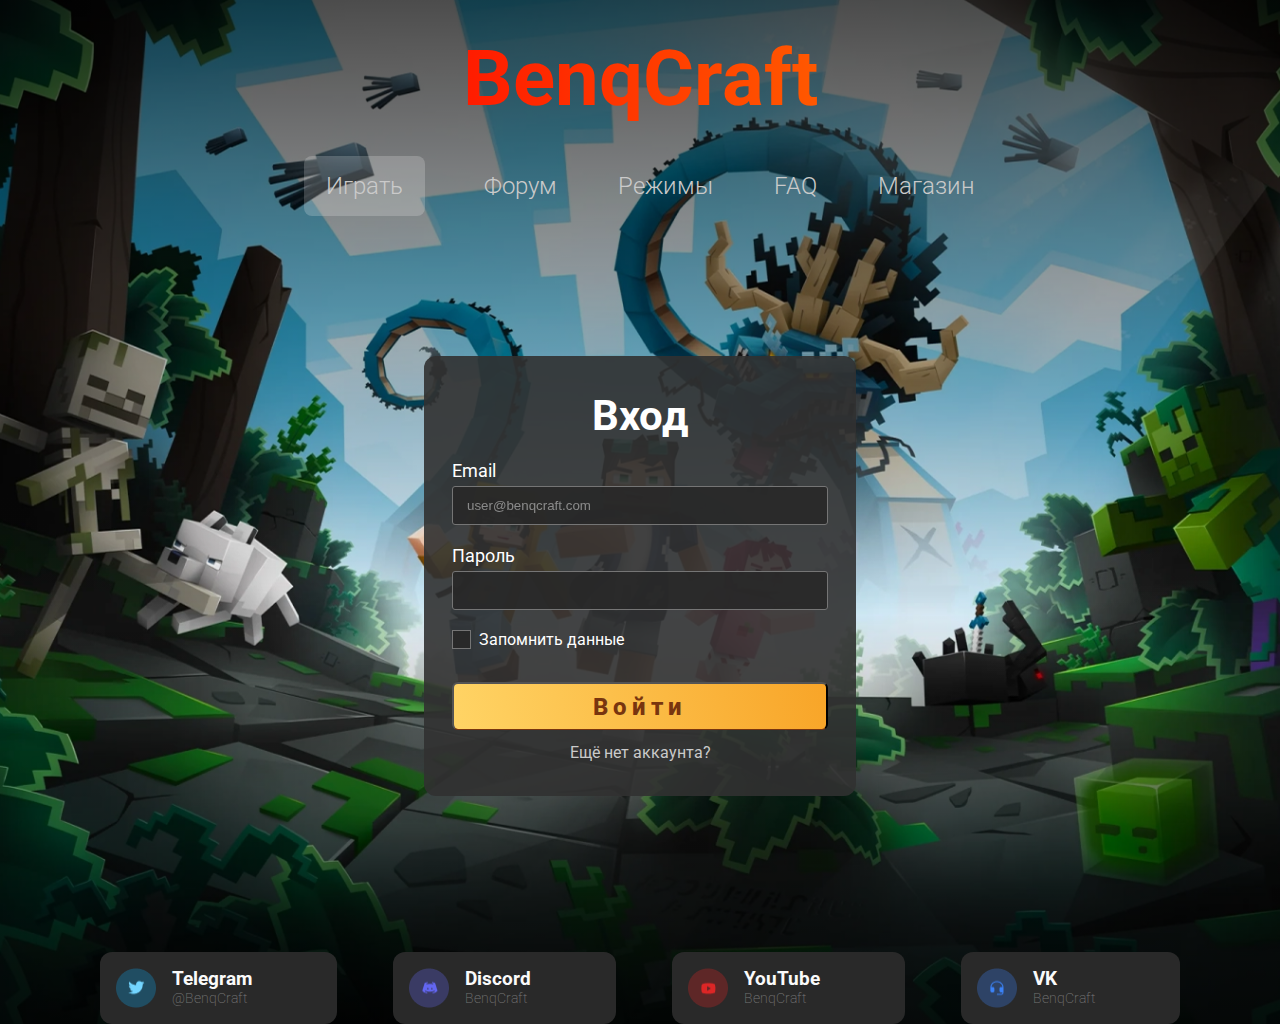
==== index.html @ 338e1ecb "Upd: Cоздана главная секция" ====
<!DOCTYPE html>
<html lang="ru">

<head>
  <meta charset="UTF-8">
  <meta name="viewport" content="width=device-width, initial-scale=1.0">
  <title>BenqCraft</title>
  <link rel="stylesheet" href="./css/style.css">
  <link rel="preconnect" href="https://fonts.googleapis.com">
  <link rel="preconnect" href="https://fonts.gstatic.com" crossorigin>
  <link
    href="https://fonts.googleapis.com/css2?family=Comfortaa:wght@300..700&family=Roboto:ital,wght@0,100..900;1,100..900&display=swap"
    rel="stylesheet">
  <link rel="preconnect" href="https://fonts.googleapis.com">
  <link rel="preconnect" href="https://fonts.gstatic.com" crossorigin>
  <link
    href="https://fonts.googleapis.com/css2?family=Comfortaa:wght@300..700&family=Oswald:wght@200..700&family=Roboto:ital,wght@0,100..900;1,100..900&display=swap"
    rel="stylesheet">
</head>

<body class="page">
  <header class="header">
    <h1 class="logo__content">BenqCraft</h1>
    <ul class="header__menu">
      <li class="header__menu-list active_menu-item">
        <a href="/index.html" class="header__menu-item">Играть</a>
      </li>
      <li class="header__menu-list">
        <a href="#" class="header__menu-item">Форум</a>
      </li>
      <li class="header__menu-list">
        <a href="#" class="header__menu-item">Режимы</a>
      </li>
      <li class="header__menu-list">
        <a href="#" class="header__menu-item">FAQ</a>
      </li>
      <li class="header__menu-list">
        <a href="/shop.html" class="header__menu-item">Магазин</a>
      </li>
    </ul>
  </header>

  <section class="auth__container">
    <div class="auth__conainer-form">
      <h2 class="auth__content">Вход</h2>
      <form class="form">
        <label class="content-title" for="email">Email</label>
        <input class="content-form" id="email" name="email" type="email" required autocomplete
          placeholder="user@benqcraft.com">
        <label class="content-title" for="password">Пароль</label>
        <input class="content-form" id="password" name="password" type="password" autocomplete required>
        <label class="auth__container__label">
          <input type="checkbox" name="time" value="auth" class="auth__container__checkbox visually-hidden" />
          <span class="auth__container__pseudo-checkbox"></span>
          <span class="auth__container__label-text">Запомнить данные</span>
        </label>
        <button class="auth__container-button" type="submit">Войти</button>
      </form>
      <a class="auth__register" href="#">Ещё нет аккаунта?</a>
    </div>
  </section>
  <section class="card">
    <ul class="social__card">
      <li class="social__card-list">
        <a href="№" class="social__card-item">
          <div class="social__card__content">
            <img src="./images/Logo (1).png" alt="" class="social__card-icon">
            <div class="social__card-text">
              <h3>Telegram</h3>
              <p class="social__card-subtext">@BenqCraft</p>
            </div>
          </div>
        </a>
      </li>
      <li class="social__card-list">
        <a href="№" class="social__card-item">
          <div class="social__card__content">
            <img src="./images/Logo (2).png" alt="" class="social__card-icon">
            <div class="social__card-text">
              <h3>Discord</h3>
              <p class="social__card-subtext">BenqCraft</p>
            </div>
          </div>
        </a>
      </li>
      <li class="social__card-list">
        <a href="№" class="social__card-item">
          <div class="social__card__content">
            <img src="./images/Logo (3).png" alt="" class="social__card-icon">
            <div class="social__card-text">
              <h3>YouTube</h3>
              <p class="social__card-subtext">BenqCraft</p>
            </div>
          </div>
        </a>
      </li>
      <li class="social__card-list">
        <a href="№" class="social__card-item">
          <div class="social__card__content">
            <img src="./images/Logo (4).png" alt="" class="social__card-icon">
            <div class="social__card-text">
              <h3>VK</h3>
              <p class="social__card-subtext">BenqCraft</p>
            </div>
          </div>
        </a>
      </li>
    </ul>
  </section>
</body>

</html>
---- css/style.css ----
*,
*::before,
*::after {
  box-sizing: border-box;
}

html, body {
  width: 100vw;
  min-height: 100vh; /* Минимальная высота = высота экрана */
  overflow-y: auto; /* Вертикальный скролл только если нужно */
}



h1,
h2,
h3,
h4,
p,
ul,
ol,
li,
blockquote,
fieldset {
  margin: 0;
  padding: 0;
}

ul,
ol {
  list-style: none;
}


:root {
  --main-font: 'Roboto', sans-serif;
  --secondary-font: 'Oswald', sans-serif;
}

.visually-hidden {
  position: absolute;
  overflow: hidden;
  clip: rect(0 0 0 0);
  inline-size: 1px;
  block-size: 1px;
  clip-path: inset(50%);
  white-space: nowrap;
}

.page {
  display: flex;
  align-items: center;
  flex-direction: column;
  gap: 156px;
  margin: 0 auto;
  width: 100%;
  height: 100%;
  color: #fff;
  font-family: var(--main-font);
  background-image: url(../images/Background.png);
  background-size: cover;
  background-repeat: no-repeat;
  background-position: center;
  position: relative;
}

.page::after {
  content: "";
  position: absolute;
  top: 0;
  left: 0;
  width: 100%;
  height: 100%;
  background: linear-gradient(to bottom, rgba(0, 0, 0, 0.7) 0%, transparent 60%, transparent 0%, rgba(0, 0, 0, 0.7) 100%);
  z-index: -1;
}

.

@keyframes gradient-animation {
  0% { background-position: 0% 50%; }
  50% { background-position: 100% 50%; }
  100% { background-position: 0% 50%; }
}


.logo__content {
  font-family: var(--main-font);
  font-size: 78px;
  font-weight: 700;
  padding-bottom: 48px;
  z-index: 2;
  padding-top: 33px;
  text-align: center; background: linear-gradient(90deg, #ff0000, #ff7300, #ff00ff, #00ffff);
  background-size: 300% 300%;
  -webkit-background-clip: text;
  -webkit-text-fill-color: transparent;
  animation: gradient-animation 5s infinite linear;
}

.header__menu {
  display: flex;
  justify-content: space-between;
  gap: 57px;
  align-items: center;
}

.header__menu-item {
 color: #cacaca;
 text-decoration: none;
 font-size: 24px;
 font-weight: 300;
 border: 2px solid transparent;
}

.header__menu-list.active_menu-item .header__menu-item {
  background: rgba(255, 255, 255, 0.2);
  border-radius: 8px;
  padding: 14px 20px;
}

.auth__conainer-form {
  max-width: 432px;
  min-height: 440px;
  background-color: rgba(49, 49, 49, 0.9);
  border-radius: 12px;
  padding: 0 28px;
}


.form {
  display: flex;
  flex-direction: column;
}

.auth__content {
  text-align: center;
  font-size: 42px;
  padding-bottom: 20px;
  padding-top: 35px;
}

.content-title{
  font-size: 18px;
  padding-bottom: 5px;
}

.content-form {
  width: 376px;
  height: 39px;
  background-color: rgba(40, 40, 40, 0.9);
  margin-bottom: 20px;
  border: none;
  -webkit-appearance: none;
  -moz-appearance: none;
  appearance: none;
  border-radius: 3px;
  border: 1px solid #757575;
}

.content-form::placeholder {
  color: #cacaca;
  padding-left: 12px;
  opacity: 0.6;
}

.auth__container__label {
  display: flex;
  gap: 8px;
  padding-bottom: 33px;
}

.auth__container__pseudo-checkbox {
  display: flex;
  justify-content: center;
  align-items: center;
  border: 1px solid #757575;
  background-color: rgba(40, 40, 40, 0.9);
  inline-size: 19px;
  block-size: 19px;
}

.auth__container__checkbox:checked + .auth__container__pseudo-checkbox::after {
  content: '';
  background-color: #fff;
  min-inline-size: 15px;
  min-block-size: 15px;
}

.auth__container-button {
  max-width: 376px;
  min-height: 48px;
  font-family: var(--main-font);
  letter-spacing: 5px;
  text-align: center;
  color: #78350F;
  background: linear-gradient(80deg, #FFD465, #F8A528);
  font-size: 24px;
  font-weight: 800;
  border-bottom: 1px solid #78350F;
  border-radius: 6px;
}

.auth__register {
  display: block;
  color: #cacaca;
  text-align: center;
  margin: 0 auto;
  padding-top: 13px;
  text-decoration: none;
}

.social__card {
  display: flex;
  flex-wrap: wrap;
  gap: 56px;
}

.social__card-item {
  text-decoration: none;
  color: #fafafa;
}

.social__card__content {
  display: flex;
  gap: 16px;
  padding: 16px 85px 16px 16px;
  max-width: 238px;
  min-height: 32px;
  background-color: rgb(41, 41, 41);
  border-radius: 12px;
}

.social__card-icon {
  width: 40px;
  height: 40px;
}

.social__card-text {
  font-size: 16px;
  font-weight: 200;
}

.social__card-subtext {
  font-size: 14px;
  color: #757575
}
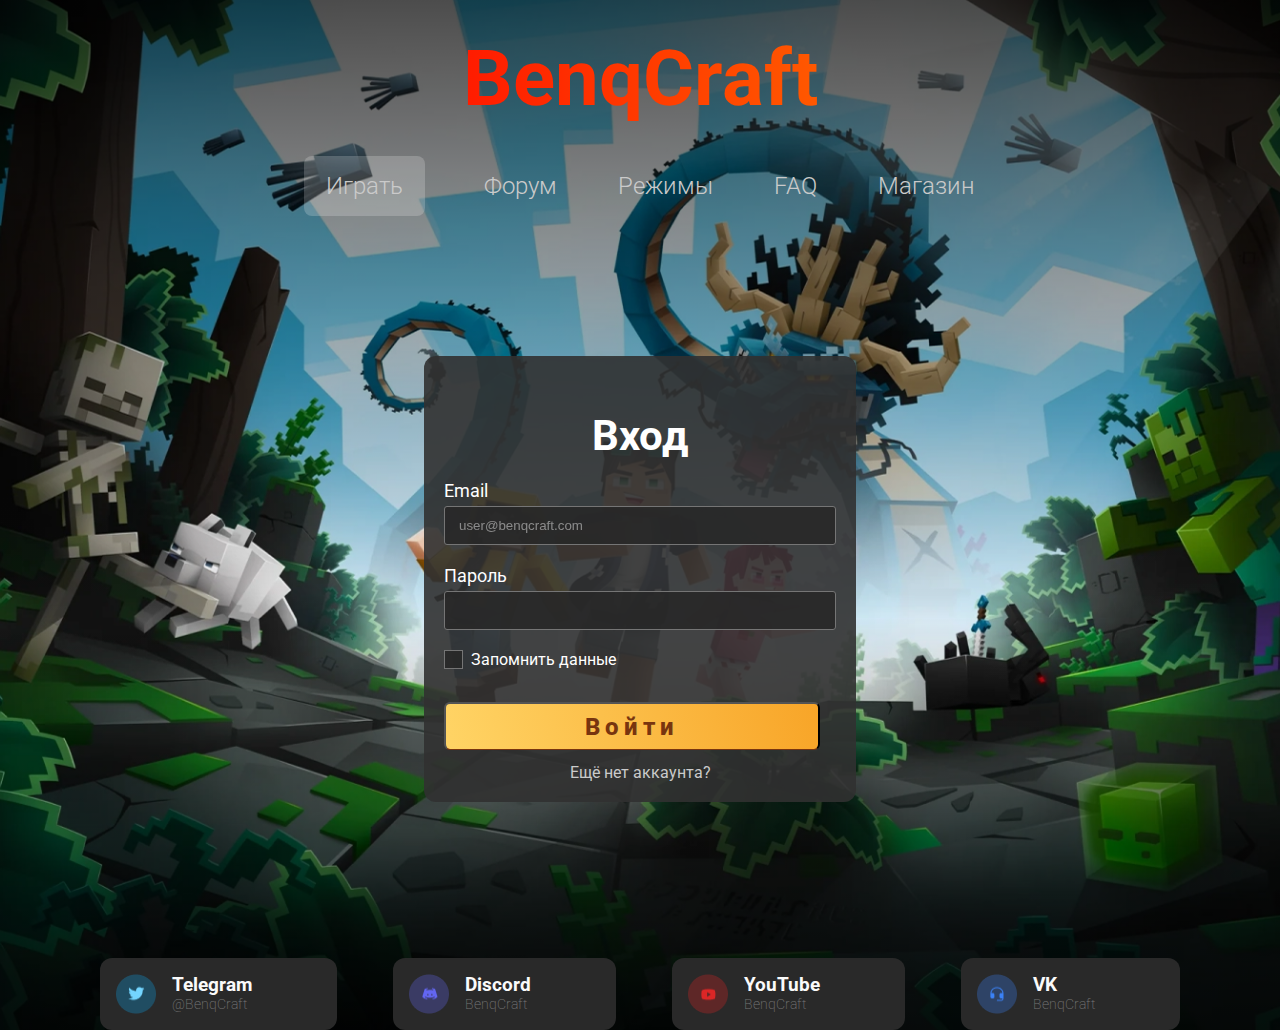
==== commit 0ecffda2: "fIx: 1" ====
--- a/index.html
+++ b/index.html
@@ -41,7 +41,7 @@
   </header>
 
   <section class="auth__container">
-    <div class="auth__conainer-form">
+    <div class="auth__container-form">
       <h2 class="auth__content">Вход</h2>
       <form class="form">
         <label class="content-title" for="email">Email</label>
--- a/css/style.css
+++ b/css/style.css
@@ -75,7 +75,7 @@
   z-index: -1;
 }
 
-.
+
 
 @keyframes gradient-animation {
   0% { background-position: 0% 50%; }
@@ -119,12 +119,20 @@
   padding: 14px 20px;
 }
 
-.auth__conainer-form {
-  max-width: 432px;
+.auth__container-form {
+  width: 435px; /* Заполняет доступное пространство */
+  max-width: 432px; /* Не больше 432px */
   min-height: 440px;
   background-color: rgba(49, 49, 49, 0.9);
   border-radius: 12px;
-  padding: 0 28px;
+  padding: 20px;
+}
+
+.auth__container {
+  display: flex;
+  justify-content: center;
+  align-items: center;
+  max-width: 435px;
 }
 
 
@@ -146,8 +154,8 @@
 }
 
 .content-form {
-  width: 376px;
-  height: 39px;
+  max-width: 435px;
+  min-height: 39px;
   background-color: rgba(40, 40, 40, 0.9);
   margin-bottom: 20px;
   border: none;
@@ -244,4 +252,16 @@
 .social__card-subtext {
   font-size: 14px;
   color: #757575
+}
+
+
+@media (max-width: 480px) {
+  .auth__container-form {
+      max-width: 60%; /* Уменьшаем форму на мобильных */
+      padding: 15px;
+  }
+
+  .auth__content {
+      font-size: 32px;
+  }
 }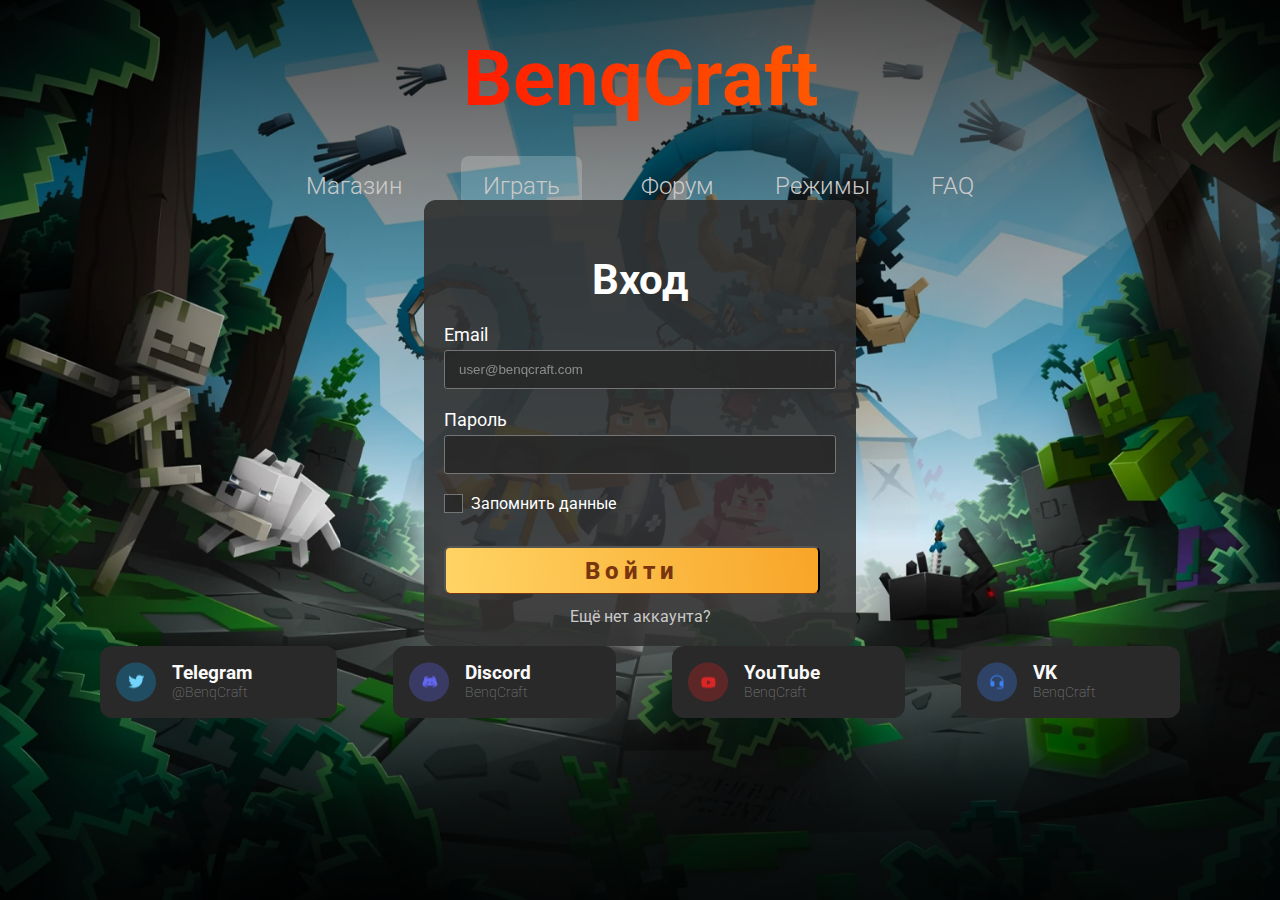
==== commit 783e6e54: "fix: 2" ====
--- a/index.html
+++ b/index.html
@@ -22,6 +22,9 @@
   <header class="header">
     <h1 class="logo__content">BenqCraft</h1>
     <ul class="header__menu">
+      <li class="header__menu-list">
+        <a href="/shop.html" class="header__menu-item">Магазин</a>
+      </li>
       <li class="header__menu-list active_menu-item">
         <a href="/index.html" class="header__menu-item">Играть</a>
       </li>
@@ -34,9 +37,7 @@
       <li class="header__menu-list">
         <a href="#" class="header__menu-item">FAQ</a>
       </li>
-      <li class="header__menu-list">
-        <a href="/shop.html" class="header__menu-item">Магазин</a>
-      </li>
+      
     </ul>
   </header>
 
--- a/css/style.css
+++ b/css/style.css
@@ -51,7 +51,6 @@
   display: flex;
   align-items: center;
   flex-direction: column;
-  gap: 156px;
   margin: 0 auto;
   width: 100%;
   height: 100%;
@@ -255,6 +254,17 @@
 }
 
 
+.item__privilege {
+  display: flex;
+  flex-direction: column;
+}
+
+.item__privilege-title {
+  font-size: 24px;
+}
+
+
+
 @media (max-width: 480px) {
   .auth__container-form {
       max-width: 60%; /* Уменьшаем форму на мобильных */
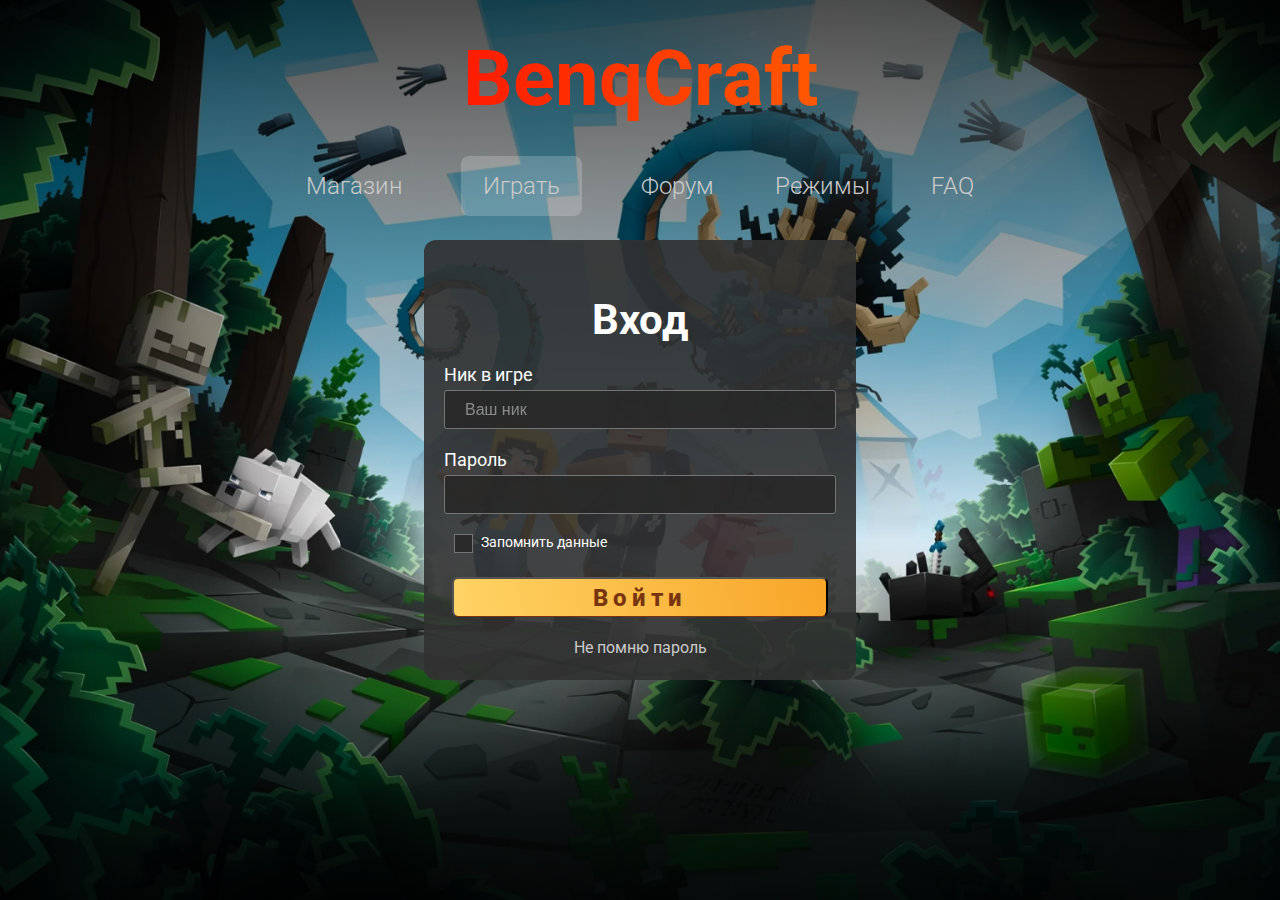
==== commit f9400a89: "fix: добавлен магазин" ====
--- a/index.html
+++ b/index.html
@@ -45,22 +45,25 @@
     <div class="auth__container-form">
       <h2 class="auth__content">Вход</h2>
       <form class="form">
-        <label class="content-title" for="email">Email</label>
-        <input class="content-form" id="email" name="email" type="email" required autocomplete
-          placeholder="user@benqcraft.com">
+        <label class="content-title" for="textarea">Ник в игре</label>
+        <input class="content-form" id="" name="textarea" type="textarea" required autocomplete
+          placeholder="Ваш ник">
         <label class="content-title" for="password">Пароль</label>
         <input class="content-form" id="password" name="password" type="password" autocomplete required>
         <label class="auth__container__label">
           <input type="checkbox" name="time" value="auth" class="auth__container__checkbox visually-hidden" />
           <span class="auth__container__pseudo-checkbox"></span>
           <span class="auth__container__label-text">Запомнить данные</span>
+          
         </label>
-        <button class="auth__container-button" type="submit">Войти</button>
+        <div class="auth__form-button">
+          <button class="auth__container-button" type="submit">Войти</button>
+        </div>
       </form>
-      <a class="auth__register" href="#">Ещё нет аккаунта?</a>
+      <a class="auth__register" href="#">Не помню пароль</a>
     </div>
   </section>
-  <section class="card">
+  <!-- <section class="card">
     <ul class="social__card">
       <li class="social__card-list">
         <a href="№" class="social__card-item">
@@ -107,7 +110,7 @@
         </a>
       </li>
     </ul>
-  </section>
+  </section> -->
 </body>
 
 </html>--- a/css/style.css
+++ b/css/style.css
@@ -8,6 +8,7 @@
   width: 100vw;
   min-height: 100vh; /* Минимальная высота = высота экрана */
   overflow-y: auto; /* Вертикальный скролл только если нужно */
+  font-size: 62.5%;
 }
 
 
@@ -33,6 +34,7 @@
 
 
 :root {
+  font-size: 62,5px;
   --main-font: 'Roboto', sans-serif;
   --secondary-font: 'Oswald', sans-serif;
 }
@@ -102,6 +104,7 @@
   justify-content: space-between;
   gap: 57px;
   align-items: center;
+  padding-bottom: 40px;
 }
 
 .header__menu-item {
@@ -132,6 +135,7 @@
   justify-content: center;
   align-items: center;
   max-width: 435px;
+  padding-bottom: 50px;
 }
 
 
@@ -142,7 +146,7 @@
 
 .auth__content {
   text-align: center;
-  font-size: 42px;
+  font-size: 4.2rem;
   padding-bottom: 20px;
   padding-top: 35px;
 }
@@ -156,6 +160,9 @@
   max-width: 435px;
   min-height: 39px;
   background-color: rgba(40, 40, 40, 0.9);
+  color: #fff;
+  font-size: 16px;
+  padding-left: 20px;
   margin-bottom: 20px;
   border: none;
   -webkit-appearance: none;
@@ -167,14 +174,15 @@
 
 .content-form::placeholder {
   color: #cacaca;
-  padding-left: 12px;
   opacity: 0.6;
 }
 
 .auth__container__label {
   display: flex;
+  font-size: 1.4rem;
   gap: 8px;
-  padding-bottom: 33px;
+  padding-bottom: 24px;
+  padding-left: 10px;
 }
 
 .auth__container__pseudo-checkbox {
@@ -195,8 +203,8 @@
 }
 
 .auth__container-button {
-  max-width: 376px;
-  min-height: 48px;
+  width: 376px;
+  height: 40px;
   font-family: var(--main-font);
   letter-spacing: 5px;
   text-align: center;
@@ -208,13 +216,20 @@
   border-radius: 6px;
 }
 
+.auth__form-button {
+  display: flex;
+  align-items: center;
+  justify-content: center;
+}
+
 .auth__register {
   display: block;
   color: #cacaca;
   text-align: center;
   margin: 0 auto;
-  padding-top: 13px;
+  padding-top: 21px;
   text-decoration: none;
+  font-size: 1.6rem;
 }
 
 .social__card {
@@ -274,4 +289,6 @@
   .auth__content {
       font-size: 32px;
   }
-}+}
+
+
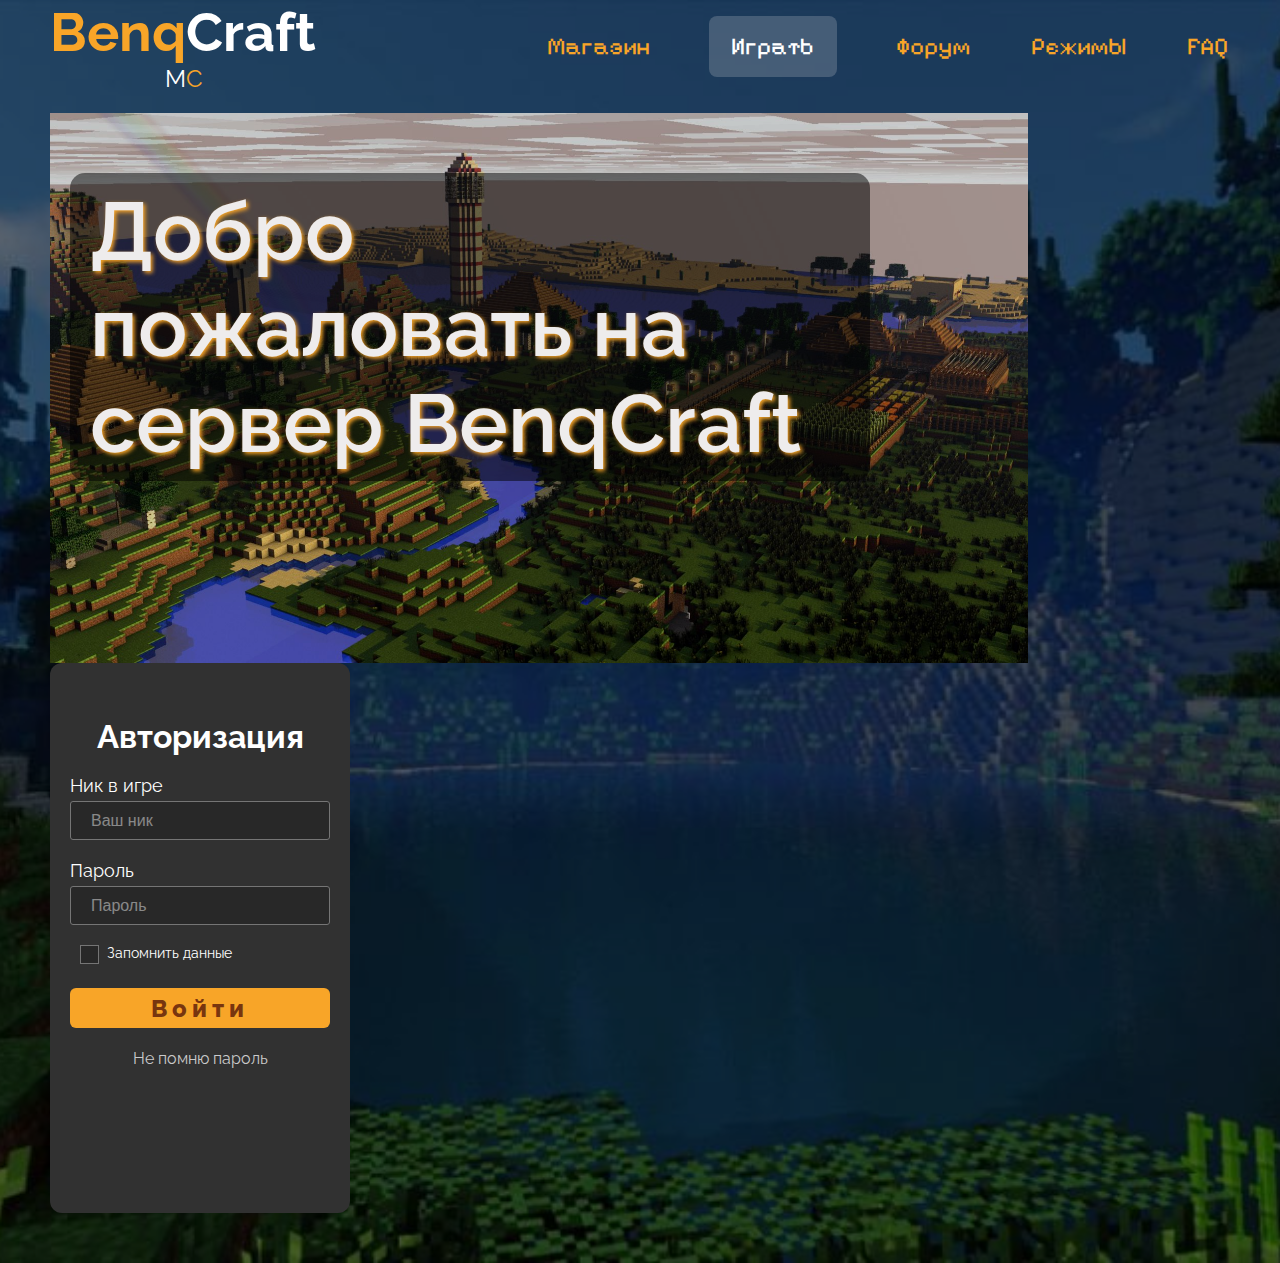
==== commit b31d79d6: "fix: исправлена главная страница" ====
--- a/index.html
+++ b/index.html
@@ -7,21 +7,23 @@
   <title>BenqCraft</title>
   <link rel="stylesheet" href="./css/style.css">
   <link rel="preconnect" href="https://fonts.googleapis.com">
-  <link rel="preconnect" href="https://fonts.gstatic.com" crossorigin>
-  <link
-    href="https://fonts.googleapis.com/css2?family=Comfortaa:wght@300..700&family=Roboto:ital,wght@0,100..900;1,100..900&display=swap"
-    rel="stylesheet">
-  <link rel="preconnect" href="https://fonts.googleapis.com">
-  <link rel="preconnect" href="https://fonts.gstatic.com" crossorigin>
-  <link
-    href="https://fonts.googleapis.com/css2?family=Comfortaa:wght@300..700&family=Oswald:wght@200..700&family=Roboto:ital,wght@0,100..900;1,100..900&display=swap"
-    rel="stylesheet">
+<link rel="preconnect" href="https://fonts.gstatic.com" crossorigin>
+<link href="https://fonts.googleapis.com/css2?family=Oswald:wght@200..700&family=Pixelify+Sans:wght@400..700&family=Raleway:ital,wght@0,100..900;1,100..900&display=swap" rel="stylesheet">
+  <link href="https://fonts.googleapis.com/css2?family=Oswald:wght@200..700&family=Pixelify+Sans:wght@400..700&display=swap" rel="stylesheet">
 </head>
 
 <body class="page">
+  
   <header class="header">
-    <h1 class="logo__content">BenqCraft</h1>
-    <ul class="header__menu">
+    <div class="logo__container">
+      <a href="./index.html" class="logo__container-link">
+      <h1 class="logo__content"><span class="logo__vontent-black">Benq</span>Craft</h1>
+      <p class="logo__content-subtitle"><span class="logo__content-subtitle-orange">M</span>C</p>
+      </a>
+    </div>
+    
+
+    <ul class="header__menu open">
       <li class="header__menu-list">
         <a href="/shop.html" class="header__menu-item">Магазин</a>
       </li>
@@ -37,19 +39,27 @@
       <li class="header__menu-list">
         <a href="#" class="header__menu-item">FAQ</a>
       </li>
-      
+      <button class="header__menu-button">
+        <span></span>
+        <span></span>
+        <span></span>
+      </button> 
     </ul>
   </header>
 
-  <section class="auth__container">
+  <section class="welcome__container">
+    <div class="presentation__container">
+      <p class="presentation__container-text">Добро пожаловать на сервер BenqCraft</p>
+      <img class="presentation__container-img" src="./images/57be9cbcc54d0db6f15130cddc7a66d1.jpg" alt="">
+    </div>
     <div class="auth__container-form">
-      <h2 class="auth__content">Вход</h2>
+      <h2 class="auth__content">Авторизация</h2>
       <form class="form">
         <label class="content-title" for="textarea">Ник в игре</label>
         <input class="content-form" id="" name="textarea" type="textarea" required autocomplete
           placeholder="Ваш ник">
         <label class="content-title" for="password">Пароль</label>
-        <input class="content-form" id="password" name="password" type="password" autocomplete required>
+        <input class="content-form" id="password" name="password" type="password" autocomplete required placeholder="Пароль">
         <label class="auth__container__label">
           <input type="checkbox" name="time" value="auth" class="auth__container__checkbox visually-hidden" />
           <span class="auth__container__pseudo-checkbox"></span>
@@ -63,6 +73,8 @@
       <a class="auth__register" href="#">Не помню пароль</a>
     </div>
   </section>
+
+  <script src="./script.js"></script>
   <!-- <section class="card">
     <ul class="social__card">
       <li class="social__card-list">
--- a/css/style.css
+++ b/css/style.css
@@ -35,8 +35,8 @@
 
 :root {
   font-size: 62,5px;
-  --main-font: 'Roboto', sans-serif;
-  --secondary-font: 'Oswald', sans-serif;
+  --pixel-fonts: "Pixelify Sans", sans-serif;
+  --main-fonts: "Raleway", sans-serif;
 }
 
 .visually-hidden {
@@ -51,19 +51,20 @@
 
 .page {
   display: flex;
-  align-items: center;
   flex-direction: column;
   margin: 0 auto;
   width: 100%;
   height: 100%;
   color: #fff;
-  font-family: var(--main-font);
-  background-image: url(../images/Background.png);
+  font-family: var(--main-fonts);
+  background-image: url(../images/15ce674bdfe50ed_big.jpg);
   background-size: cover;
   background-repeat: no-repeat;
   background-position: center;
   position: relative;
-}
+  overflow: hidden;
+}
+
 
 .page::after {
   content: "";
@@ -72,72 +73,165 @@
   left: 0;
   width: 100%;
   height: 100%;
-  background: linear-gradient(to bottom, rgba(0, 0, 0, 0.7) 0%, transparent 60%, transparent 0%, rgba(0, 0, 0, 0.7) 100%);
+  background: rgba(0, 0, 0, 0.5);
   z-index: -1;
 }
 
-
-
-@keyframes gradient-animation {
-  0% { background-position: 0% 50%; }
-  50% { background-position: 100% 50%; }
-  100% { background-position: 0% 50%; }
+/* ---ШАПКА--- */
+
+.header {
+  display: flex;
+  justify-content: space-between;
+  margin: 0 50px;
+  min-height: 70px;
 }
 
 
 .logo__content {
   font-family: var(--main-font);
-  font-size: 78px;
+  font-size: 5.4rem;
   font-weight: 700;
-  padding-bottom: 48px;
   z-index: 2;
-  padding-top: 33px;
-  text-align: center; background: linear-gradient(90deg, #ff0000, #ff7300, #ff00ff, #00ffff);
   background-size: 300% 300%;
-  -webkit-background-clip: text;
-  -webkit-text-fill-color: transparent;
-  animation: gradient-animation 5s infinite linear;
+}
+
+.logo__container {
+  display: flex;
+  flex-direction: column;
+  justify-content: center;
+  align-items: center;
+}
+
+.logo__container-link {
+  text-decoration: none;
+  color: #fff;
+  text-align: center;
+}
+
+
+.logo__vontent-black {
+  color: #F8A528;
+}
+
+.logo__content-subtitle {
+  font-size: 2.4rem;
+  color: #F8A528;
+}
+
+.logo__content-subtitle-orange {
+  color: #fff;
 }
 
 .header__menu {
   display: flex;
-  justify-content: space-between;
+  align-items: center;
   gap: 57px;
-  align-items: center;
-  padding-bottom: 40px;
+  z-index: 1;
+}
+
+.header__menu-button {
+    display: none; /* По умолчанию скрываем кнопку */
+    flex-direction: column;
+    justify-content: space-between;
+    align-items: center;
+    width: 50px;
+    height: 40px;
+    background: none;
+    border: none;
+    cursor: pointer;
+    position: relative;
+    right: 20px;
+    z-index: 10;
+    padding: 0;
+}
+
+/* Полоски внутри кнопки */
+.header__menu-button span {
+    display: block;
+    width: 100%;
+    height: 6px;
+    background-color: #F8A528;
+    border-radius: 5px;
+    transition: 0.3s;
 }
 
 .header__menu-item {
- color: #cacaca;
- text-decoration: none;
- font-size: 24px;
- font-weight: 300;
- border: 2px solid transparent;
+  color: #F8A528;
+  text-decoration: none;
+  font-size: 2.4rem;
+  font-family: var(--pixel-fonts);
+  font-weight: 300;
+  border: 2px solid transparent;
 }
 
 .header__menu-list.active_menu-item .header__menu-item {
-  background: rgba(255, 255, 255, 0.2);
+  background: rgba(238, 233, 233, 0.2);
   border-radius: 8px;
   padding: 14px 20px;
-}
+  color: #fff;
+}
+
+/* --Секция приветственная-- */
+
+
+.presentation__container {
+  display: flex;
+  max-width: 1000px;
+  height: 550px;
+  position: relative;
+}
+
+.presentation__container-img {
+  width: 100%;
+  height: 100%;
+  display: block;
+}
+
+.presentation__container::after {
+  content: "";
+  position: absolute;
+  top: 0;
+  left: 0;
+  width: 100%;
+  height: 100%;
+  background: rgba(0, 0, 0, 0.2);
+  z-index: 0;
+}
+
+.presentation__container-text {
+  max-width: 800px;
+  position: absolute;
+  top: 60px;
+  left: 20px;
+  color: #eeecec;
+  font-size: 8.2rem;
+  font-weight: 600;
+  text-shadow: 2px 2px 4px #F8A528 ; 
+  z-index: 1;
+  padding: 10px 20px;
+  border-radius: 8px;
+  background-color: rgba(0, 0, 0, 0.5);
+  border-radius: 15px;
+}
+
+/* -----ФОРМА------ */
 
 .auth__container-form {
-  width: 435px; /* Заполняет доступное пространство */
-  max-width: 432px; /* Не больше 432px */
-  min-height: 440px;
-  background-color: rgba(49, 49, 49, 0.9);
+  max-width: 300px; /* Не больше 432px */
+  height: 550px;
+  background-color: rgba(49, 49, 49, 9);
   border-radius: 12px;
   padding: 20px;
 }
 
-.auth__container {
-  display: flex;
-  justify-content: center;
-  align-items: center;
-  max-width: 435px;
+.welcome__container {
+  display: flex;
+  justify-content: space-between;
+  margin: 0 50px;
+  padding-top: 20px;
   padding-bottom: 50px;
-}
-
+  flex-wrap: wrap;
+}
 
 .form {
   display: flex;
@@ -145,10 +239,12 @@
 }
 
 .auth__content {
+  font-size: 3.2rem;
+  padding-bottom: 20px;
+  font-family: var(--main-fonts);
+  padding-top: 35px;
+  z-index: 2;
   text-align: center;
-  font-size: 4.2rem;
-  padding-bottom: 20px;
-  padding-top: 35px;
 }
 
 .content-title{
@@ -203,16 +299,17 @@
 }
 
 .auth__container-button {
-  width: 376px;
+  width: 300px;
   height: 40px;
   font-family: var(--main-font);
   letter-spacing: 5px;
+  align-items: center;
   text-align: center;
   color: #78350F;
-  background: linear-gradient(80deg, #FFD465, #F8A528);
+  background:#F8A528;
   font-size: 24px;
   font-weight: 800;
-  border-bottom: 1px solid #78350F;
+  border: none;
   border-radius: 6px;
 }
 
@@ -280,15 +377,39 @@
 
 
 
-@media (max-width: 480px) {
-  .auth__container-form {
-      max-width: 60%; /* Уменьшаем форму на мобильных */
-      padding: 15px;
-  }
-
-  .auth__content {
-      font-size: 32px;
-  }
-}
-
-
+@media (max-width: 956px) {
+  .header__menu-button {
+    display: flex;
+  
+}
+
+.header__menu-list {
+    display: none;
+}
+
+.header__menu.open {
+    display: flex;
+    flex-direction: column;
+    position: fixed;
+    top: 0;
+    left: 0;
+    width: 100%;
+    height: 100%;
+    background-color: rgba(0, 0, 0, 0.9); /* Затемнение фона */
+    z-index: 9;
+    align-items: center;
+    justify-content: center;
+}
+
+.header__menu.open .header__menu-list {
+    display: block;
+}
+
+.header__menu.open .header__menu-button {
+  position: absolute;
+  top: 15px; /* Чтобы кнопка не смещалась вниз */
+  right: 70px;
+}
+}
+
+
